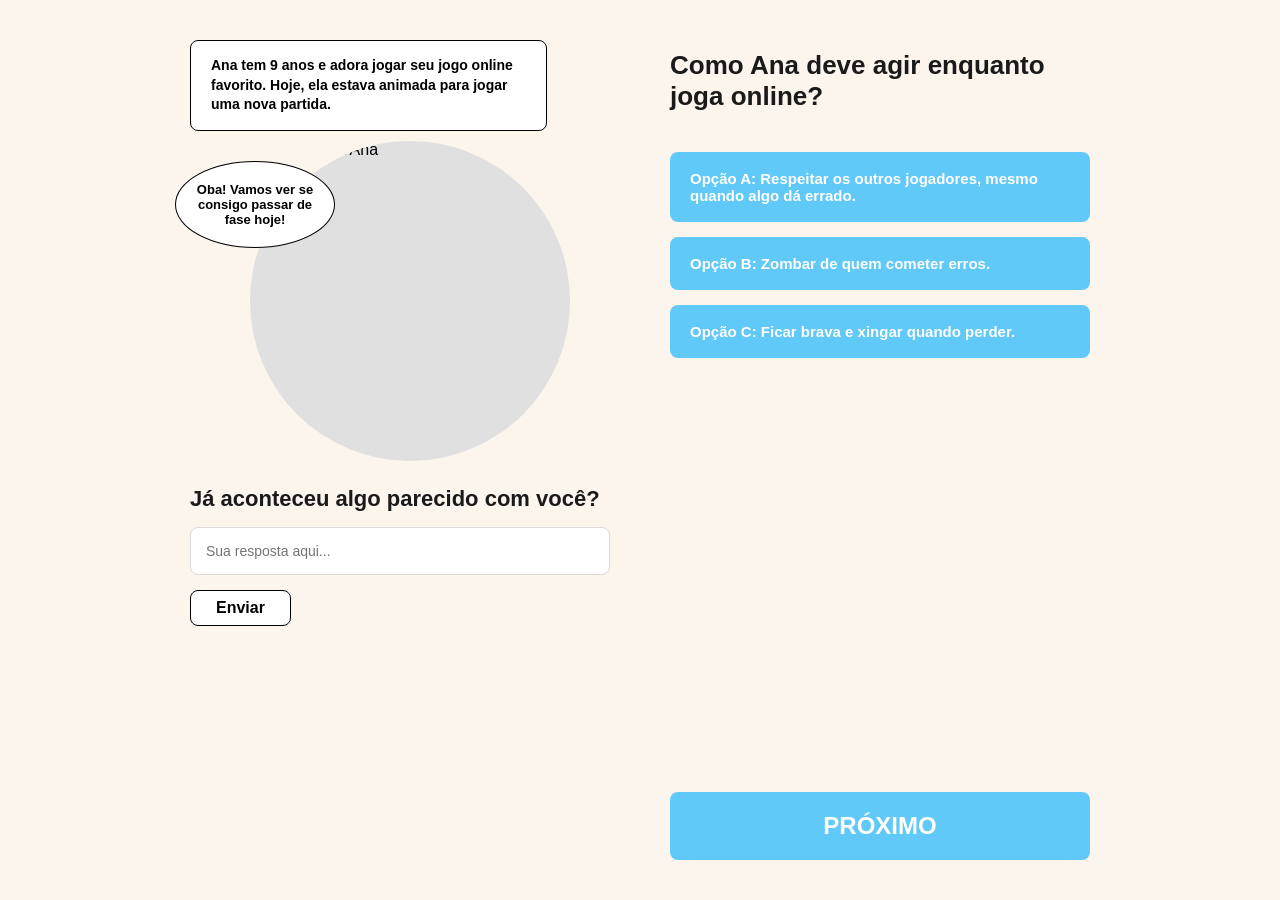
==== pages/fase1.html @ a0c20e87 "Adiciona fase 1 e 2" ====
<!DOCTYPE html>
<html lang="pt-BR">
<head>
    <meta charset="UTF-8">
    <meta name="viewport" content="width=device-width, initial-scale=1.0">
    <title>Atividade Ana</title>
    <link rel="stylesheet" href="../css/fase1.css">
</head>
<body>
    <div class="container">
        <!-- Coluna da Esquerda (História e Imagem) -->
        <div class="left-column">
            <div class="story-box">
                Ana tem 9 anos e adora jogar seu jogo online favorito. Hoje, ela estava animada para jogar uma nova partida.
            </div>
            
            <div class="image-container">
                <div class="speech-bubble">
                    Oba! Vamos ver se consigo passar de fase hoje!
                </div>
                <!-- Espaço para a sua imagem PNG -->
                <div class="image-placeholder">
                    <img src="https://via.placeholder.com/300?text=Sua+Imagem+Aqui" alt="Imagem da Ana" id="ana-image">
                </div>
            </div>

            <div class="interaction-section">
                <h3>Já aconteceu algo parecido com você?</h3>
                <input type="text" placeholder="Sua resposta aqui...">
                <button class="btn-enviar">Enviar</button>
            </div>
        </div>

        <!-- Coluna da Direita (Pergunta e Opções) -->
        <div class="right-column">
            <h2>Como Ana deve agir enquanto joga online?</h2>
            
            <div class="options-container">
                <!-- A Opção A é a correta (data-correct="true") -->
                <button class="option-btn" data-correct="true">
                    Opção A: Respeitar os outros jogadores, mesmo quando algo dá errado.
                    <span class="icon"></span>
                </button>
                <button class="option-btn" data-correct="false">
                    Opção B: Zombar de quem cometer erros.
                    <span class="icon"></span>
                </button>
                <button class="option-btn" data-correct="false">
                    Opção C: Ficar brava e xingar quando perder.
                    <span class="icon"></span>
                </button>
            </div>

            <a href="fase2.html">
    <button class="btn-proximo">PRÓXIMO</button>
</a>
        </div>
    </div>
    
    <script src="../js/fase1.js"></script>
</body>
</html>
---- css/fase1.css ----
* {
    box-sizing: border-box;
    font-family: 'Segoe UI', Tahoma, Geneva, Verdana, sans-serif;
    margin: 0;
    padding: 0;
}

body {
    background-color: #fbf5ee;
    display: flex;
    justify-content: center;
    padding: 40px 20px;
    min-height: 100vh;
}

.container {
    display: flex;
    gap: 60px;
    max-width: 900px;
    width: 100%;
}

.left-column {
    flex: 1;
    display: flex;
    flex-direction: column;
}

.story-box {
    background: white;
    border: 1.5px solid black;
    border-radius: 8px;
    padding: 15px 20px;
    font-weight: 700;
    font-size: 14px;
    line-height: 1.4;
    width: 85%;
    position: relative;
    z-index: 2;
}

.image-container {
    position: relative;
    margin-top: 10px;
    display: flex;
    justify-content: center;
}

.speech-bubble {
    background: white;
    border: 1.5px solid black;
    border-radius: 50%;
    padding: 20px;
    font-weight: 700;
    font-size: 13px;
    width: 160px;
    text-align: center;
    position: absolute;
    left: -15px;
    top: 20px;
    z-index: 10;
}

.image-placeholder {
    width: 320px;
    height: 320px;
    background-color: #e0e0e0;
    border-radius: 50%;
    overflow: hidden;
    display: flex;
    align-items: center;
    justify-content: center;
    margin-left: 20px;
}

.image-placeholder img {
    width: 100%;
    height: 100%;
    object-fit: cover;
}

.interaction-section {
    margin-top: 25px;
}

.interaction-section h3 {
    font-size: 22px;
    color: #1a1a1a;
    margin-bottom: 15px;
}

.interaction-section input {
    width: 100%;
    padding: 15px;
    border: 1px solid #dcdcdc;
    border-radius: 8px;
    margin-bottom: 15px;
    font-size: 14px;
    outline: none;
}

.btn-enviar {
    background: white;
    border: 1.5px solid black;
    border-radius: 8px;
    padding: 8px 25px;
    font-weight: 700;
    font-size: 16px;
    cursor: pointer;
    transition: 0.2s;
}

.btn-enviar:hover {
    background: #f0f0f0;
}

.right-column {
    flex: 1;
    display: flex;
    flex-direction: column;
}

.right-column h2 {
    font-size: 26px;
    color: #1a1a1a;
    margin-bottom: 40px;
    margin-top: 10px;
}

.options-container {
    display: flex;
    flex-direction: column;
    gap: 15px;
    margin-bottom: auto;
}

.option-btn {
    background-color: #61c9f8;
    border: none;
    border-radius: 8px;
    padding: 18px 20px;
    color: white;
    font-weight: 700;
    font-size: 15px;
    text-align: left;
    cursor: pointer;
    display: flex;
    justify-content: space-between;
    align-items: center;
    transition: filter 0.2s;
}

.option-btn:hover {
    filter: brightness(0.9);
}

.icon {
    font-size: 20px;
}

.btn-proximo {
    background-color: #61c9f8;
    border: none;
    border-radius: 8px;
    padding: 20px;
    color: white;
    font-weight: 700;
    font-size: 24px;
    cursor: pointer;
    margin-top: 40px;
    text-align: center;
    transition: filter 0.2s;
    width: 100%;
}

.btn-proximo:hover {
    filter: brightness(0.9);
}

@media (max-width: 768px) {
    .container {
        flex-direction: column;
    }
}
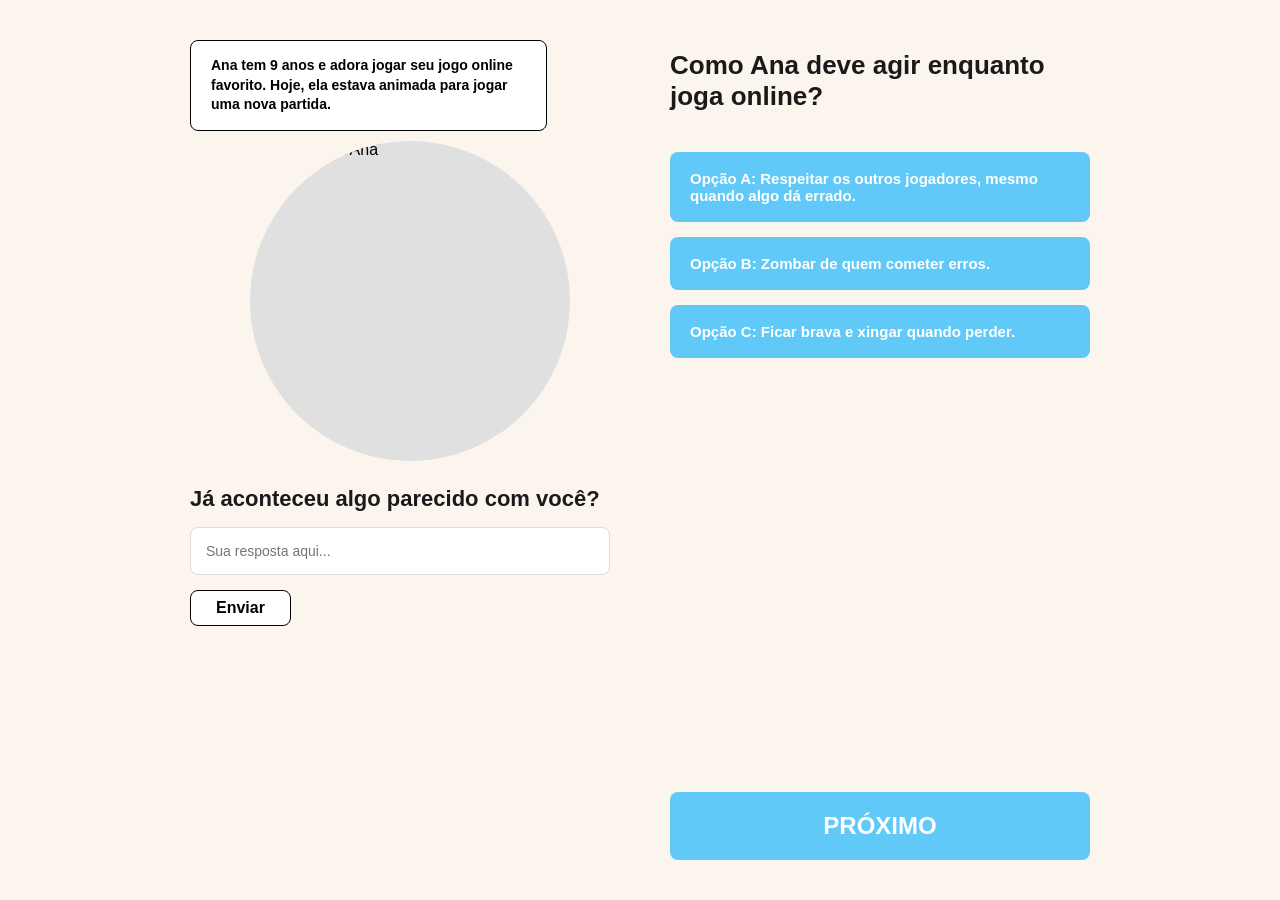
==== commit 35487aee: "Adiciona as demais fases" ====
--- a/pages/fase1.html
+++ b/pages/fase1.html
@@ -15,9 +15,7 @@
             </div>
             
             <div class="image-container">
-                <div class="speech-bubble">
-                    Oba! Vamos ver se consigo passar de fase hoje!
-                </div>
+               
                 <!-- Espaço para a sua imagem PNG -->
                 <div class="image-placeholder">
                     <img src="https://via.placeholder.com/300?text=Sua+Imagem+Aqui" alt="Imagem da Ana" id="ana-image">
--- a/css/fase1.css
+++ b/css/fase1.css
@@ -46,7 +46,7 @@
     justify-content: center;
 }
 
-.speech-bubble {
+/* .speech-bubble {
     background: white;
     border: 1.5px solid black;
     border-radius: 50%;
@@ -59,7 +59,7 @@
     left: -15px;
     top: 20px;
     z-index: 10;
-}
+} */
 
 .image-placeholder {
     width: 320px;
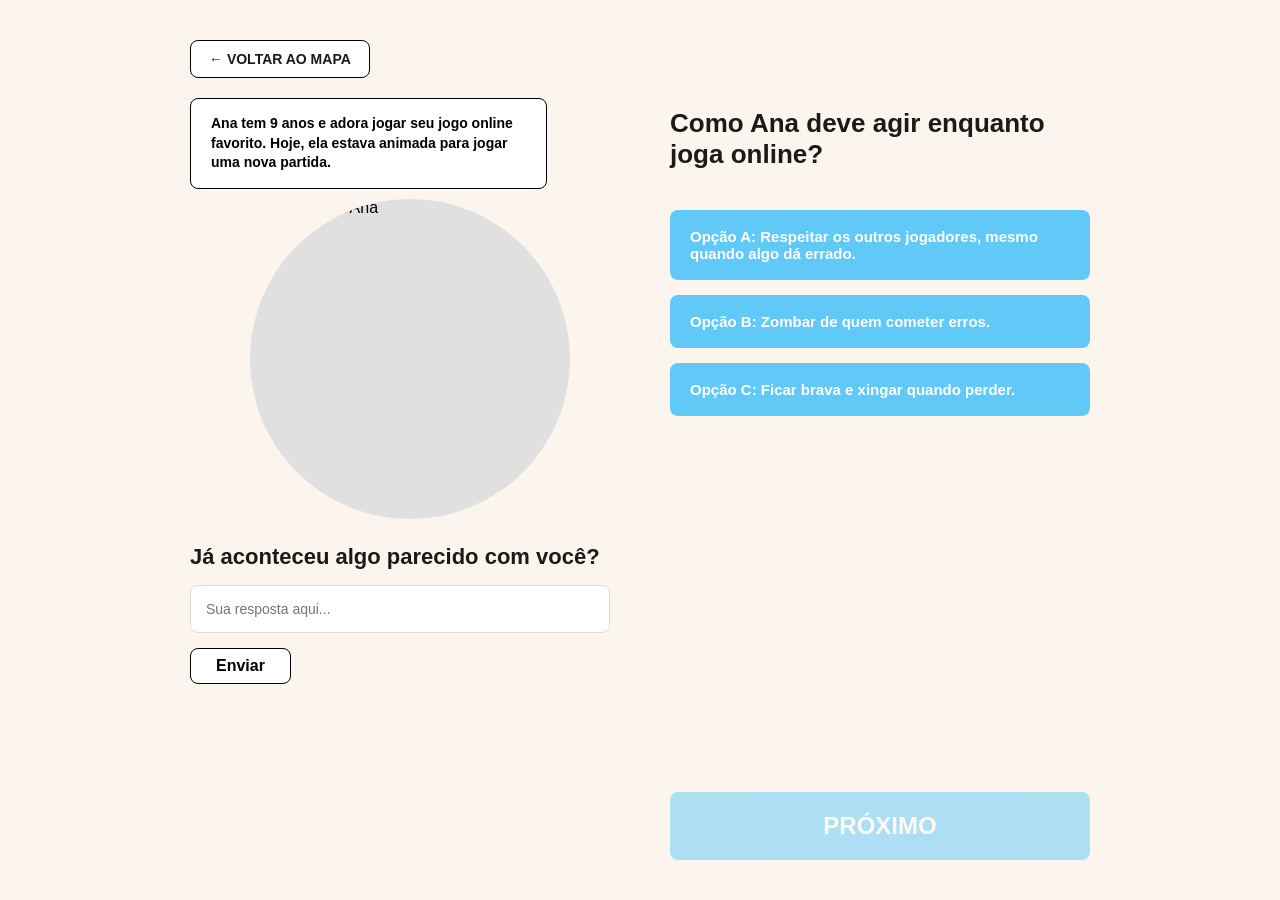
==== commit eb188be3: "Sistema de progresso de jogo" ====
--- a/pages/fase1.html
+++ b/pages/fase1.html
@@ -8,6 +8,7 @@
 </head>
 <body>
     <div class="container">
+        <a class="btn-menu" href="InicialGamePage.html">← VOLTAR AO MAPA</a>
         <!-- Coluna da Esquerda (História e Imagem) -->
         <div class="left-column">
             <div class="story-box">
@@ -49,12 +50,11 @@
                 </button>
             </div>
 
-            <a href="fase2.html">
-    <button class="btn-proximo">PRÓXIMO</button>
-</a>
+            <a class="btn-proximo disabled" href="fase2.html" aria-disabled="true">PRÓXIMO</a>
         </div>
     </div>
     
+    <script src="../js/gameProgress.js"></script>
     <script src="../js/fase1.js"></script>
 </body>
 </html>
--- a/css/fase1.css
+++ b/css/fase1.css
@@ -181,4 +181,56 @@
     .container {
         flex-direction: column;
     }
-}+}
+
+/* =========================================
+   NAVEGAÇÃO
+========================================= */
+
+.container {
+    position: relative;
+    padding-top: 58px;
+}
+
+.btn-menu {
+    position: absolute;
+    top: 0;
+    left: 0;
+
+    display: inline-flex;
+    align-items: center;
+    justify-content: center;
+
+    padding: 10px 18px;
+
+    background: white;
+    border: 1.5px solid black;
+    border-radius: 8px;
+
+    color: #1a1a1a;
+    text-decoration: none;
+
+    font-size: 14px;
+    font-weight: 700;
+
+    transition: background-color 0.2s, transform 0.2s;
+}
+
+.btn-menu:hover {
+    background-color: #f0f0f0;
+    transform: translateY(-2px);
+}
+
+.btn-proximo {
+    display: block;
+    text-decoration: none;
+}
+
+.btn-proximo.disabled {
+    cursor: not-allowed;
+    opacity: 0.5;
+}
+
+.btn-proximo.disabled:hover {
+    filter: none;
+}
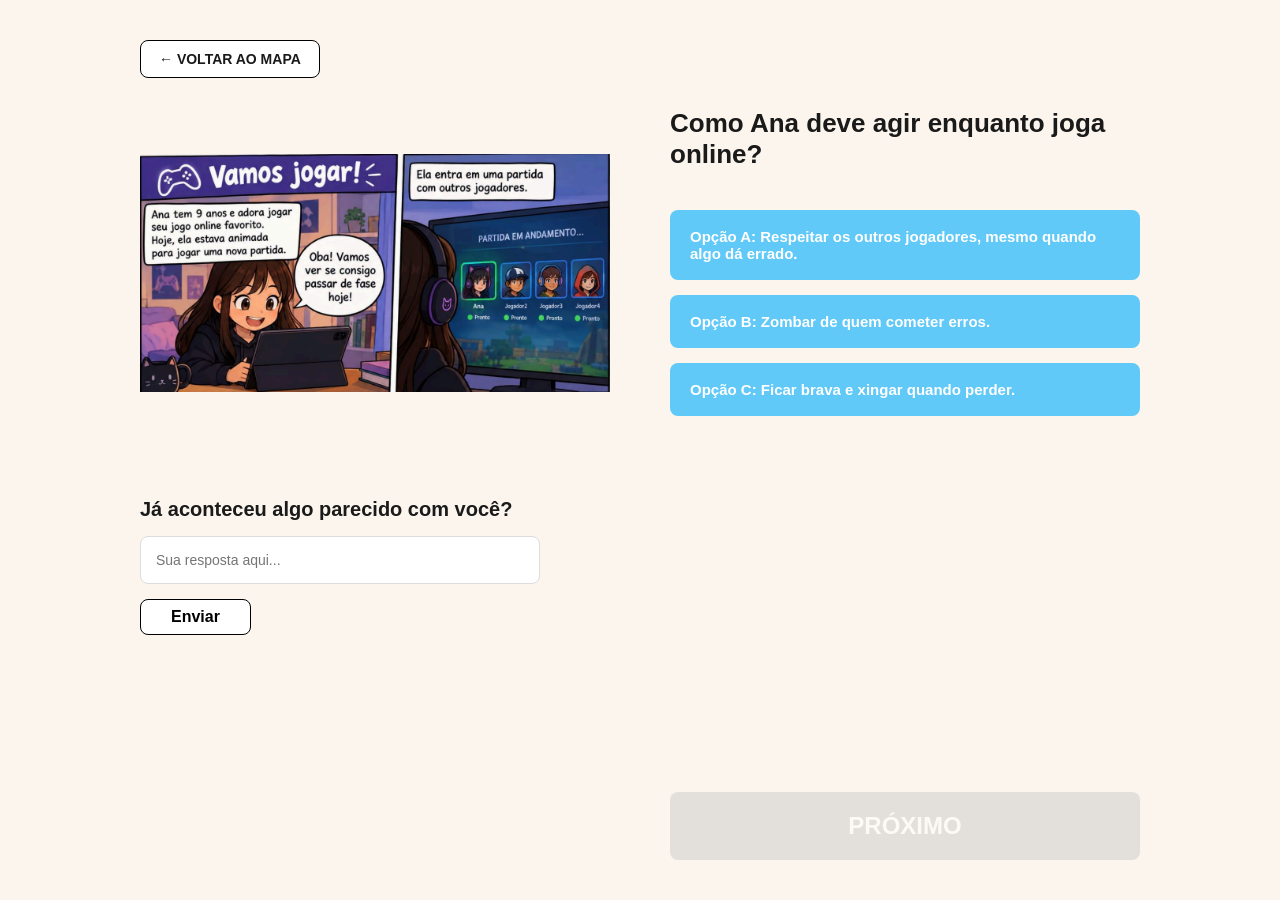
==== commit 80b76dc3: "Adicona imagens e melhorias Adicionei as imagens, alterei um pouco o css e coloquei uma função a mai" ====
--- a/pages/fase1.html
+++ b/pages/fase1.html
@@ -19,7 +19,7 @@
                
                 <!-- Espaço para a sua imagem PNG -->
                 <div class="image-placeholder">
-                    <img src="https://via.placeholder.com/300?text=Sua+Imagem+Aqui" alt="Imagem da Ana" id="ana-image">
+                    <img src="../img/ana_fase1.png" alt="Imagem da Ana" id="ana-image">
                 </div>
             </div>
 
--- a/css/fase1.css
+++ b/css/fase1.css
@@ -16,8 +16,10 @@
 .container {
     display: flex;
     gap: 60px;
-    max-width: 900px;
-    width: 100%;
+    max-width: 1000px;
+    width: 100%;
+    position: relative;
+    padding-top: 58px;
 }
 
 .left-column {
@@ -26,88 +28,71 @@
     flex-direction: column;
 }
 
+/* Escondido pois o texto já faz parte da nova imagem */
 .story-box {
-    background: white;
-    border: 1.5px solid black;
-    border-radius: 8px;
-    padding: 15px 20px;
-    font-weight: 700;
-    font-size: 14px;
-    line-height: 1.4;
-    width: 85%;
-    position: relative;
-    z-index: 2;
+    display: none; 
+    border-radius: 8px;
 }
 
 .image-container {
     position: relative;
     margin-top: 10px;
     display: flex;
-    justify-content: center;
-}
-
-/* .speech-bubble {
-    background: white;
-    border: 1.5px solid black;
-    border-radius: 50%;
-    padding: 20px;
-    font-weight: 700;
-    font-size: 13px;
-    width: 160px;
-    text-align: center;
-    position: absolute;
-    left: -15px;
-    top: 20px;
-    z-index: 10;
-} */
+    justify-content: flex-start;
+    border-radius: 8px;
+}
 
 .image-placeholder {
-    width: 320px;
-    height: 320px;
-    background-color: #e0e0e0;
-    border-radius: 50%;
+    width: 100%;
+    max-width: 650px;
+    height: auto;
+    min-height: 330px; /* Altura ligeiramente maior para preencher bem o espaço */
+    background-color: transparent;
+    border-radius: 12px;
     overflow: hidden;
     display: flex;
     align-items: center;
     justify-content: center;
-    margin-left: 20px;
 }
 
 .image-placeholder img {
     width: 100%;
     height: 100%;
-    object-fit: cover;
+    object-fit: contain; /* Garante que a imagem inteira aparece sem cortes */
 }
 
 .interaction-section {
-    margin-top: 25px;
+    margin-top: 60px; /* Empurra a pergunta para baixo mantendo o padrão */
 }
 
 .interaction-section h3 {
-    font-size: 22px;
+    font-size: 20px;
     color: #1a1a1a;
     margin-bottom: 15px;
 }
 
 .interaction-section input {
     width: 100%;
+    max-width: 400px;
     padding: 15px;
     border: 1px solid #dcdcdc;
     border-radius: 8px;
     margin-bottom: 15px;
     font-size: 14px;
     outline: none;
+    display: block;
 }
 
 .btn-enviar {
     background: white;
     border: 1.5px solid black;
     border-radius: 8px;
-    padding: 8px 25px;
+    padding: 8px 30px;
     font-weight: 700;
     font-size: 16px;
     cursor: pointer;
     transition: 0.2s;
+    display: block;
 }
 
 .btn-enviar:hover {
@@ -171,10 +156,22 @@
     text-align: center;
     transition: filter 0.2s;
     width: 100%;
+    display: block;
+    text-decoration: none;
 }
 
 .btn-proximo:hover {
     filter: brightness(0.9);
+}
+
+.btn-proximo.disabled {
+    cursor: not-allowed;
+    opacity: 0.5;
+    background-color: #cccccc !important;
+}
+
+.btn-proximo.disabled:hover {
+    filter: none;
 }
 
 @media (max-width: 768px) {
@@ -184,53 +181,28 @@
 }
 
 /* =========================================
-   NAVEGAÇÃO
+   NAVEGAÇÃO (Botão Voltar ao Mapa)
 ========================================= */
-
-.container {
-    position: relative;
-    padding-top: 58px;
-}
 
 .btn-menu {
     position: absolute;
     top: 0;
     left: 0;
-
     display: inline-flex;
     align-items: center;
     justify-content: center;
-
     padding: 10px 18px;
-
     background: white;
     border: 1.5px solid black;
     border-radius: 8px;
-
     color: #1a1a1a;
     text-decoration: none;
-
     font-size: 14px;
     font-weight: 700;
-
     transition: background-color 0.2s, transform 0.2s;
 }
 
 .btn-menu:hover {
     background-color: #f0f0f0;
     transform: translateY(-2px);
-}
-
-.btn-proximo {
-    display: block;
-    text-decoration: none;
-}
-
-.btn-proximo.disabled {
-    cursor: not-allowed;
-    opacity: 0.5;
-}
-
-.btn-proximo.disabled:hover {
-    filter: none;
-}
+}
